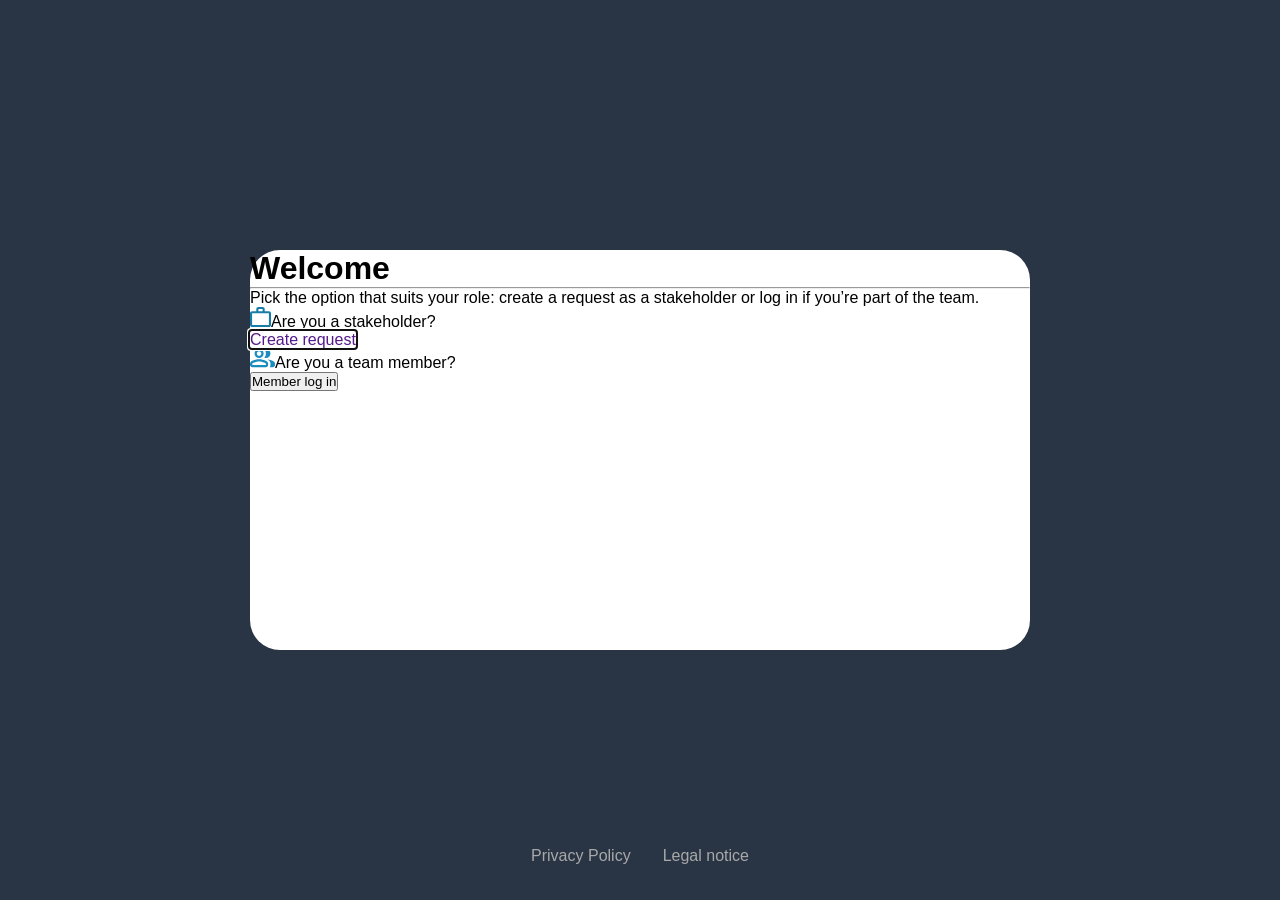
==== login.html @ b25fc0f1 "add text and buttons for welcome screen" ====
<!DOCTYPE html>
<html lang="en">
    <head>
        <meta charset="UTF-8">
        <meta name="viewport" content="width=device-width, initial-scale=1.0">
        <link rel="icon" type="image/png" href="./assets/icons/favicon.png" />
        <title>Join Kanban</title>
        <link rel="stylesheet" href="styles/login.css">
        <link rel="stylesheet" href="style.css">
        <link rel="stylesheet" href="styles/login_resp.css">
        <link rel="stylesheet" href="styles/request.css">
    </head>
    <body class="login-body" onload="getUserData(), openDialog()">
        <header class="login-header">
            <img src="assets/icons/main_logo_dark.png" class="static-header-logo" alt="Join Logo">
            <div id="signup-content-header" class="signup-content desktop-only">
                <p>Not a Join user?</p>
                <a href="sign_up.html"><button class="signup-button dark-button">Sign up</button></a>
            </div>
        </header>
        <div class="intro-overlay" id="introOverlay">
        </div>
        <div class="logo-container" id="logo-container">
            <img src="assets/icons/main_logo_light.png" alt="Join Logo" class="main-logo-mobile">
            <img src="assets/icons/main_logo_dark.png" class="main-logo" alt="Join Logo">
        </div>
        <div class="container-login-form">
            <form class="login-form" novalidate onsubmit="loginSubmit(event)">
                <section id="container-heading-and-underline" class="container-heading-and-underline">
                    <h2 class="login-heading">Log in</h2>
                    <div class="underline-login-heading"></div>
                </section>
                <section id="container-login-inputs" class="container-login-inputs">
                    <div class="input-wrapper">
                        <input type="email" class="inputs-login" id="email-input-login" oninput="hideErrorOnInput()" placeholder="Email" required>
                        <img src="assets/icons/mail.png" class="input-icon" alt="Mail Icon">
                    </div>
                    <div class="input-wrapper">
                        <input type="password" class="inputs-login" id="password-input-login" oninput="hideErrorOnInput()" placeholder="Password" required>
                        <img id="input-password-img" src="assets/icons/lock.png" class="input-icon" alt="Lock Icon">
                    </div>
                    <div id="container-error-message" class="container-error-message  d-none">
                        <p id="email-error" class="error-message">Check your email and password. Please try again.</p>
                    </div>
                </section>
                <section id="container-login-buttons" class="container-login-buttons">
                    <button type="submit" class="buttons-login dark-button" id="login">Log in</button>
                    <button type="button" onclick="guestLogin()" class="buttons-login bright-login-button" id="guest-login">Guest Log in</button>
                </section>
            </form>
        </div>
        <section id="container-signup-and-privacy-policy" class="container-signup-and-privacy-policy">
            <div id="signup-content-mobile" class="signup-content mobile-only">
                <p>Not a Join user?</p>
                <a href="sign_up.html"><button class="signup-button dark-button">Sign up</button></a>
            </div>

            <div id="privacy-policy" class="privacy-policy-and-legal-notice-links-container">
                <a onclick="noLoginToShow()" id="privacy-policy-link" class="privacy-and-legal-links" href="index.html?page=privacy">Privacy Policy</a>
                <a id="legal-notice-link" class="privacy-and-legal-links" href="index.html?page=legal">Legal notice</a>
            </div>
        </section>


    <dialog id="request-dialog">
        <div class="dialog-card">
        <div class="start-img-container">
            <img src="assets/icons/main_logo_dark.png" class="start-img" alt="Join Logo">
        </div>
        
        <div class="welcome-card">
            <h1>Welcome</h1>
            <hr>
            <p>Pick the option that suits your role: create a request as a stakeholder or log in if you’re part of the team.</p>
            <div class="choose-section">
                <div>
                    <p><img src="./assets/icons/work.svg" alt="">Are you a stakeholder?</p>
                    <a href="">Create request</a>
                </div>
                <div>
                    <p><img src="./assets/icons/member-login.svg" alt="">Are you a team member?</p>
                    <button onclick="closeDialog()" href="">Member log in</button>
                </div>
            </div>


        </div>


        <div class="dialog-footer">
                <a onclick="noLoginToShow()" id="privacy-policy-link" class="privacy-and-legal-links" href="index.html?page=privacy">Privacy Policy</a>
                <a id="legal-notice-link" class="privacy-and-legal-links" href="index.html?page=legal">Legal notice</a>        
        </div>

</div>
    </dialog>
        </body>
    <script src="scripts/login.js" defer></script>
    <script src="script.js" defer></script>
</html>
---- styles/login.css ----
.login-body {
  min-height: 100vh;
  background-color: #f6f7f8;
  display: flex;
  flex-direction: column;
  align-items: center;
  justify-content: space-between;
  width: 100%;
  max-width: 1440px;
  gap: 16px;
  margin-left: auto;
  margin-right: auto;
  position: relative;
}

.container-login-form {
  display: flex;
  align-items: center;
  justify-content: center;
  height: 100%;
  width: 100%;
}

.login-form {
  display: flex;
  flex-direction: column;
  align-items: center;
  width: 650px;
  height: 450px;
  background-color: white;
  padding: 48px 115px;
  gap: 32px;
  border-radius: 30px;
  box-shadow: 0 0 14px 3px rgba(0, 0, 0, 0.04);
}

.container-signup-and-privacy-policy {
  margin-bottom: 35px;
}

.login-heading {
  font-size: 61px;
  font-weight: 700;
  font-style: bold;
  line-height: 120%;
  letter-spacing: 0%;
}

.underline-login-heading {
  height: 0px;
  width: 150px;
  border: solid 3px #29abe2;
}

.container-heading-and-underline {
  display: flex;
  flex-direction: column;
  align-items: center;
  gap: 16px;
}

.inputs-login {
  width: 100%;
  border-radius: 10px;
  padding: 12px 45px 12px 21px;
  border: solid 1px rgb(232, 232, 232);
  outline: none;
  box-shadow: none;
  appearance: none;
}

.input-wrapper {
  position: relative;
  width: 100%;
  display: flex;
  align-items: center;
}

.input-icon {
  position: absolute;
  right: 21px;
  width: 20px;
  height: auto;
  pointer-events: none;
}

.inputs-login:-webkit-autofill {
  -webkit-box-shadow: 0 0 0 48px white inset !important;
  -webkit-text-fill-color: black !important;
  transition: background-color 5000s ease-in-out 0s;
}

.inputs-login:valid {
  background-color: rgba(0, 0, 0, 0);
}

.inputs-login:invalid:not(:placeholder-shown) {
  border: solid 1px #e60026;
}

.inputs-login:focus {
  border: solid 1px #29abe2;
}

.container-login-inputs {
  width: 422px;
  display: flex;
  flex-direction: column;
  align-items: center;
  gap: 20px;
  padding: 16px 8px 24px;
}

.buttons-login {
  padding: 15px 24px;
  border-radius: 8px;
  cursor: pointer;
  font-size: 18px;
  font-weight: bold;
}

.dark-button {
  background-color: #2a3647;
  border: none;
  color: white;
  transition: background-color 100ms ease-in-out;
}

.dark-button:hover {
  background-color: #29abe2;
  box-shadow: 0 4px 4px rgba(0, 0, 0, 0.25);
}

.dark-button:active {
  background-color: #091931;
}

.bright-login-button {
  background-color: white;
  border: solid 1px black;
  padding: 0px 23px;
}

.bright-login-button:hover {
  border: solid 2px #29abe2;
  padding: 0px 23px;
  color: #29abe2;
  box-shadow: 0 4px 4px rgba(0, 0, 0, 0.25);
}

.bright-login-button:active {
  border: solid 1px #091931;
  color: #091931;
  padding: 15px 24px;
}

.container-login-buttons {
  display: flex;
  gap: 35px;
  background-color: white;
  width: 300px;
}

.container-error-message {
  width: 100%;
  display: flex;
  justify-content: flex-start;
  padding-left: 8px;
  background-color: white;
  margin-top: -10px;
  height: 16px;
}

.error-message {
  color: #e60026;
  font-size: 16px;
  background-color: white;
}

.d-none {
  display: none !important;
}

.button-margin-top-if-error {
  margin-top: -28px;
}

.signup-button {
  padding: 15px 15px;
  border-radius: 8px;
  cursor: pointer;
  font-size: 18px;
  font-weight: bold;
}

.privacy-policy-and-legal-notice-links-container {
  display: flex;
  gap: 20px;
}

.privacy-and-legal-links {
  color: #a8a8a8;
  font-size: 16px;
  font-weight: 400;
  line-height: 120%;
  letter-spacing: 0%;
  transition: color;
}

.privacy-and-legal-links:hover {
  color: #29abe2;
  text-shadow: 0 0 1px #29abe2;
}

.intro-overlay {
  position: fixed;
  top: 0;
  left: 0;
  width: 100vw;
  height: 100vh;
  background-color: #f6f7f8;
  z-index: 9998;
  animation: fadeOutOverlay 800ms ease-in-out 700ms forwards;
}

.logo-container {
  position: absolute;
  z-index: 9999;
  top: 50%;
  left: 50%;
  transform: translate(-50%, -50%);
  width: 274px;
  animation:
    glideAndShrinkSpecific 500ms ease-in-out 600ms forwards,
    hideDynamicLogo 10ms forwards 1400ms;
}

.main-logo {
  width: 100%;
  height: auto;
  position: relative;
  z-index: 1;
}

.main-logo-mobile {
  position: absolute;
  top: 0;
  left: 0;
  width: 100%;
  height: 100%;
  z-index: 2;
  opacity: 0;
  visibility: hidden;
}

.cursor-pointer {
  pointer-events: auto !important;
  cursor: pointer !important;
}

/* Intro Overlay Animation */

@keyframes glideAndShrinkSpecific {
  0% {
    top: 50%;
    left: 50%;
    transform: translate(-50%, -50%);
    width: 274px;
  }
  100% {
    top: 80px;
    left: 77px;
    transform: translate(0, 0);
    width: 100px;
  }
}

@keyframes fadeOutOverlay {
  0% {
    opacity: 1;
  }
  90% {
    opacity: 0;
  }
  100% {
    opacity: 0;
    visibility: hidden;
    pointer-events: none;
  }
}

@keyframes crossfadeOut {
  0% {
    opacity: 1;
  }
  100% {
    opacity: 0;
    visibility: hidden;
  }
}

@keyframes showStaticLogo {
  100% {
    opacity: 1;
  }
}

@keyframes hideDynamicLogo {
  100% {
    opacity: 0;
    visibility: hidden;
    pointer-events: none;
  }
}

.login-header {
  width: 100%;
  display: flex;
  justify-content: space-between;
  align-items: flex-start;
  padding: 80px 80px 0 77px;
  height: auto;
}

.signup-content {
  display: flex;
  gap: 35px;
  align-items: center;
}

.mobile-only {
  display: none;
}

.static-header-logo {
  width: 100px;
  height: auto;
  opacity: 0;
  animation: showStaticLogo 10ms forwards 1100ms;
}

.container-signup-and-privacy-policy {
  display: flex;
  flex-direction: column;
  align-items: center;
  width: 100%;
  margin-bottom: 35px;
}
---- style.css ----
* {
  box-sizing: border-box;
  margin: 0px;
  padding: 0px;
  font-family: "Inter", sans-serif;
}

:root {
  --bg-color: #F6F7F8;
  --logo-dark-blue: rgba(42, 54, 71, 1);
  --logo-light-blue: rgba(41, 171, 226, 1);
  --light-gray: #D1D1D1;
  --black: #000000;
  --white: #FFFFFF;
  --red: #E60026;
}

html,
body {
  background-color: var(--bg-color);
}

a{
    text-decoration: none;
    cursor: pointer;
}

.mt-16 {
  margin-top: 16px;
}

.dNone {
  display: none;
}
---- styles/login_resp.css ----
@media (max-width: 1024px) and (max-height: 600px) {
  .login-form {
    height: 330px;
    width: 500px;
  }

  .login-form {
    margin-top: -60px;
  }
}

@media (max-width: 744px) {
  .intro-overlay {
    position: fixed;
    top: 0;
    left: 0;
    width: 100vw;
    height: 100vh;
    background-color: #2a3647;
    z-index: 9998;
    animation: fadeOutOverlay 600ms ease-in-out 700ms forwards;
  }

  .main-logo-mobile {
    opacity: 1;
    visibility: visible;
    animation: crossfadeOut 400ms ease-in-out 600ms forwards;
  }

  .logo-container {
    width: 100px;
  }

  .signup-content {
    top: auto;
    right: auto;
    bottom: 50px;
    left: 50%;
    transform: translate(-50%, -50%);
    width: max-content;
  }

  .login-form {
    width: 100%;
    max-width: 650px;
    height: auto;
    padding: 32px 16px;
  }

  .container-login-form {
    padding: 0px 16px;
  }

  .container-login-inputs {
    width: 100%;
    max-width: 422px;
  }

  .login-heading {
    font-size: 47px;
  }

  .underline-login-heading {
    width: 88px;
  }

  .container-login-buttons {
    flex-direction: column;
    align-items: center;
    width: unset;
    gap: 21px;
  }

  .buttons-login {
    width: 180px;
    height: 52px;
    padding: 4px;
    font-size: 16px;
  }

  .signup-button {
    width: 104px;
    padding: 15px 16px;
    font-size: 16px;
  }

  .container-signup-and-privacy-policy {
    display: flex;
    flex-direction: column;
    align-items: center;
    justify-content: center;
    width: 100%;
    gap: 30px;
    margin-bottom: 30px;
  }

  .signup-content {
    position: unset;
    transform: none;
  }

  .login-header {
    height: 115px;
    padding: 36px 0 0 38px;
  }

  .static-header-logo {
    width: 64px;
  }

  .privacy-policy-and-legal-notice-links-container {
    position: unset;
    transform: none;
  }

  .desktop-only {
    display: none;
  }

  .mobile-only {
    display: flex;
    justify-content: center;
  }

  @keyframes glideAndShrinkSpecific {
    0% {
      top: 50%;
      left: 50%;
      transform: translate(-50%, -50%);
      width: 100px;
    }
    100% {
      top: 37px;
      left: 38px;
      transform: translate(0, 0);
      width: 64px;
      height: 78px;
    }
  }
}

@media (max-height: 720px) {
  .container-login-inputs {
    gap: 8px;
    padding: 0px 8px 24px;
  }

  .container-login-buttons {
    display: flex;
    justify-content: space-between;
    width: unset;
  }

  .login-heading {
    font-size: 40px;
  }

  .login-form {
    padding: 8px;
  }

  .buttons-login {
    width: 180px;
    height: 40px;
    padding: 4px;
    font-size: 16px;
  }

  .signup-button {
    padding: 13px 16px;
  }

  .bright-login-button:hover {
    padding: 0px 23px;
    width: 175px;
  }

  .error-message {
    margin-top: 4px;
  }

  .container-signup-and-privacy-policy {
    gap: 16px;
    margin-bottom: 30px;
  }
}
---- styles/request.css ----
dialog {
  position: fixed;
  inset: 0;

  width: 100vw;
  height: 100dvh;

  max-width: none;
  max-height: none;

  margin: 0;
  padding: 0;
  border: none;

  box-sizing: border-box;
  background-color: #293545;
}

.dialog-card {
  width: 100%;
  height: 100%;
  display: flex;
  align-items: center;
  justify-content: center;
}

body {
  margin: 0;
  padding: 0;
}
£ dialog::backdrop {
  background: transparent;
}

.start-img {
  width: 500px;
  height: auto;
}

.start-img-container {
  position: fixed;
  inset: 0;
  width: 100%;
  height: 100dvh;

  display: flex;
  justify-content: center;
  align-items: center;

  background-color: white;
  z-index: 9999;

  animation: fadeOut 1s ease-in-out forwards;
}

@keyframes fadeOut {
  0% {
    opacity: 1;
    visibility: visible;
  }

  99% {
    opacity: 0;
    visibility: visible;
  }

  100% {
    opacity: 0;
    visibility: hidden;
  }
}

.welcome-card {
  width: 780px;
  height: 400px;
  background-color: rgb(255, 255, 255);
  border-radius: 30px;
  box-shadow: 0 0 10 3;
}

.dialog-footer {
  position: fixed;
  display: flex;
  gap: 32px;
  bottom: 35px;
}

.footer-content {
  font-family: "Inter", sans-serif;
  font-weight: 400;
  color: rgba(255, 255, 255, 1);
}
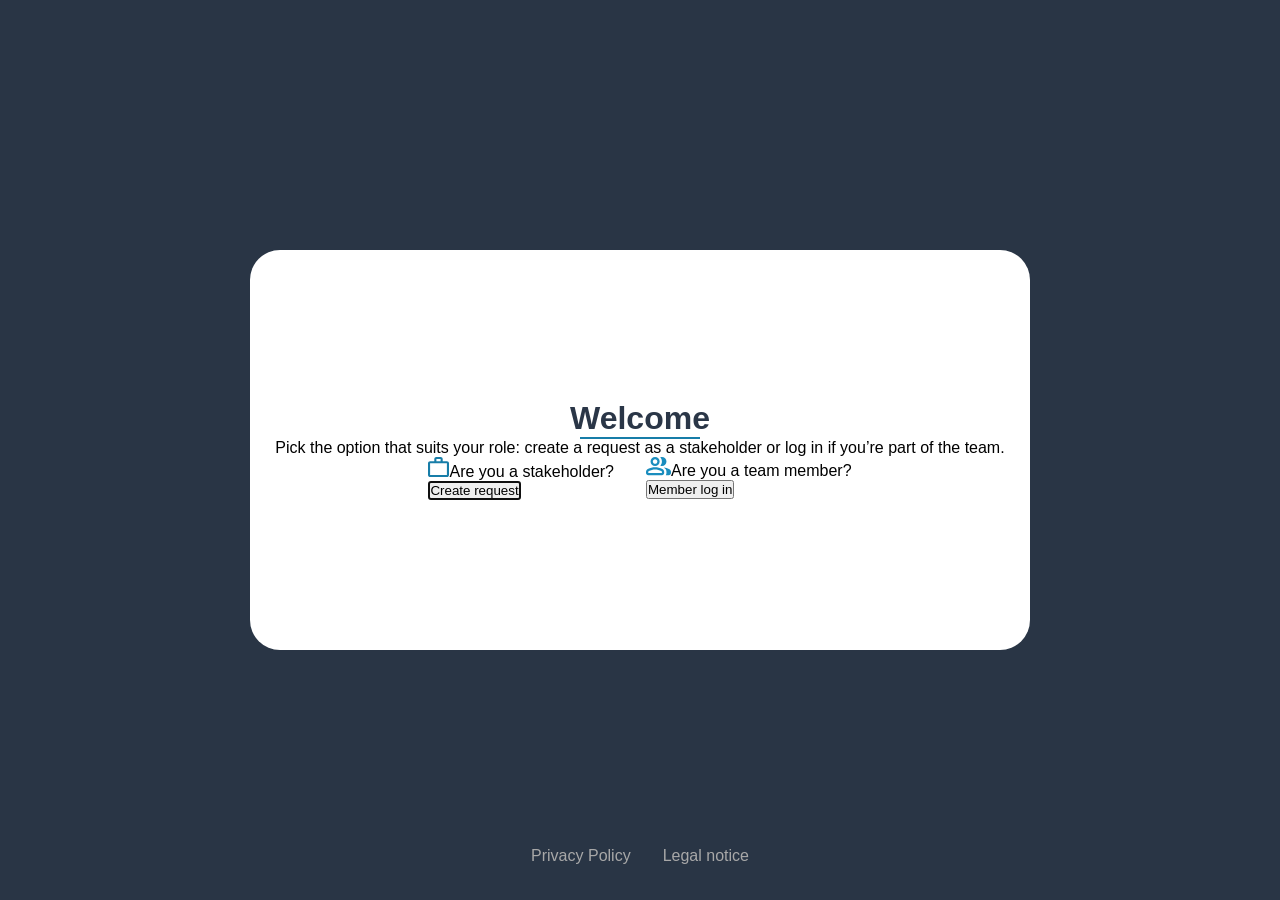
==== commit 1f8f1afb: "start style section" ====
--- a/login.html
+++ b/login.html
@@ -69,17 +69,17 @@
         </div>
         
         <div class="welcome-card">
-            <h1>Welcome</h1>
-            <hr>
-            <p>Pick the option that suits your role: create a request as a stakeholder or log in if you’re part of the team.</p>
+            <h1 class="welcome-card-h1">Welcome</h1>
+            <hr class="welcome-card-hr">
+            <p class="welcome-card-text">Pick the option that suits your role: create a request as a stakeholder or log in if you’re part of the team.</p>
             <div class="choose-section">
-                <div>
-                    <p><img src="./assets/icons/work.svg" alt="">Are you a stakeholder?</p>
-                    <a href="">Create request</a>
+                <div class="welcome-card-choose">
+                    <p class="welcome-card-choose-text"><img class="welcome-card-choose-img" src="./assets/icons/work.svg" alt="">Are you a stakeholder?</p>
+                    <button class="welcome-card-button" href="">Create request</button>
                 </div>
                 <div>
-                    <p><img src="./assets/icons/member-login.svg" alt="">Are you a team member?</p>
-                    <button onclick="closeDialog()" href="">Member log in</button>
+                    <p class="welcome-card-choose-text"><img class="welcome-card-choose-img" src="./assets/icons/member-login.svg" alt="">Are you a team member?</p>
+                    <button class="welcome-card-button" onclick="closeDialog()" href="">Member log in</button>
                 </div>
             </div>
 
--- a/styles/request.css
+++ b/styles/request.css
@@ -71,6 +71,10 @@
 }
 
 .welcome-card {
+    display: flex;
+    justify-content: center;
+    align-items: center;
+    flex-direction: column;
   width: 780px;
   height: 400px;
   background-color: rgb(255, 255, 255);
@@ -90,3 +94,24 @@
   font-weight: 400;
   color: rgba(255, 255, 255, 1);
 }
+
+.welcome-card-h1 {
+    font-size: 32px;
+    color: rgba(42, 54, 71, 1);
+}
+
+.welcome-card-hr {
+    width: 120px;
+    height: 1px;
+    border: 1px solid rgba(23, 125, 168, 1);;
+    
+}
+
+.welcome-card-text {
+
+}
+
+.choose-section {
+    display: flex;
+    gap: 32px
+}
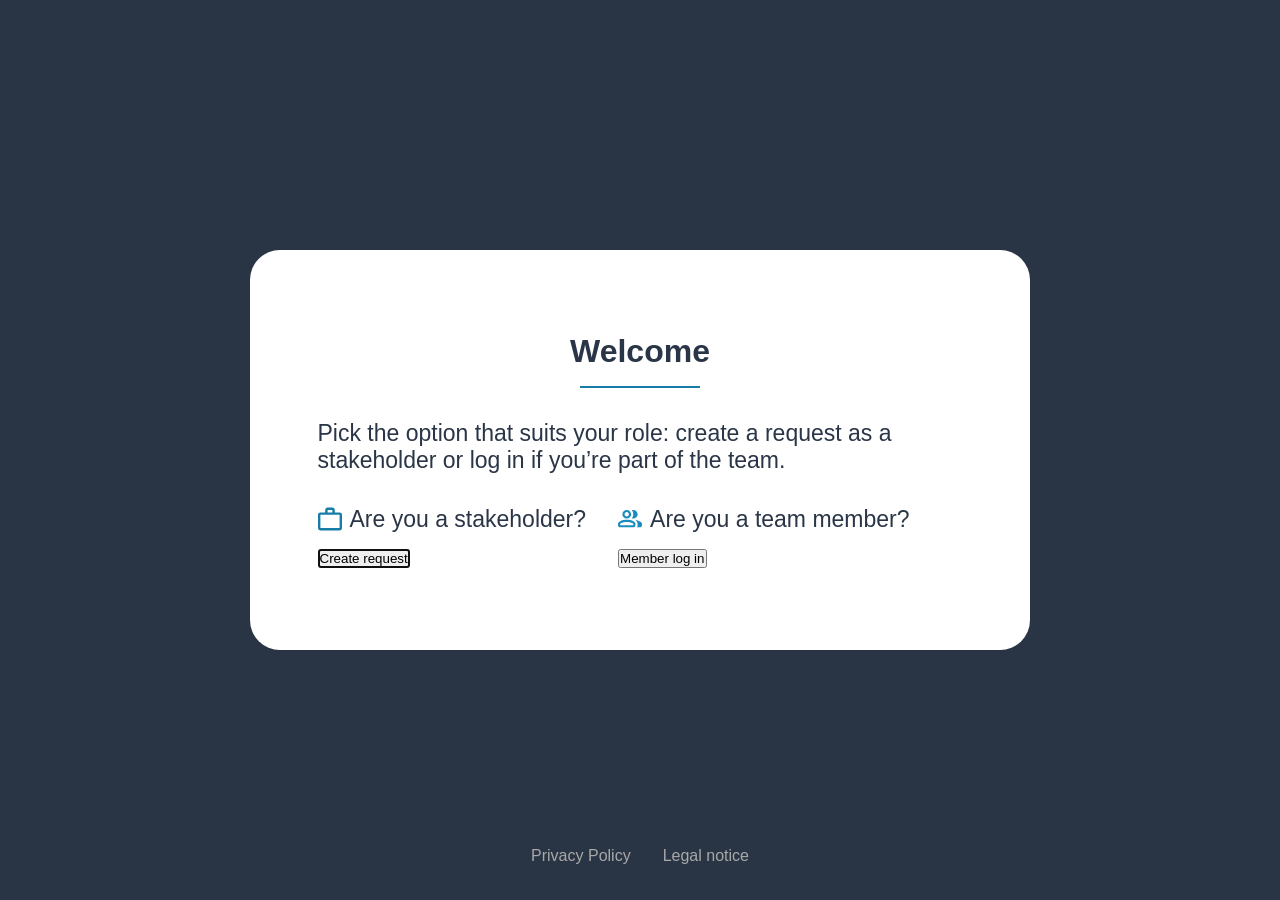
==== commit d405a097: "style text and images" ====
--- a/login.html
+++ b/login.html
@@ -71,18 +71,19 @@
         <div class="welcome-card">
             <h1 class="welcome-card-h1">Welcome</h1>
             <hr class="welcome-card-hr">
+            <div>
             <p class="welcome-card-text">Pick the option that suits your role: create a request as a stakeholder or log in if you’re part of the team.</p>
             <div class="choose-section">
                 <div class="welcome-card-choose">
                     <p class="welcome-card-choose-text"><img class="welcome-card-choose-img" src="./assets/icons/work.svg" alt="">Are you a stakeholder?</p>
                     <button class="welcome-card-button" href="">Create request</button>
                 </div>
-                <div>
+                <div class="welcome-card-choose">
                     <p class="welcome-card-choose-text"><img class="welcome-card-choose-img" src="./assets/icons/member-login.svg" alt="">Are you a team member?</p>
                     <button class="welcome-card-button" onclick="closeDialog()" href="">Member log in</button>
                 </div>
             </div>
-
+        </div>
 
         </div>
 
--- a/style.css
+++ b/style.css
@@ -31,4 +31,11 @@
 
 .dNone {
   display: none;
+}
+
+@font-face {
+  font-family: 'Open-Sans';
+  src: url('./assets/fonts/OpenSans-Regular.ttf') format('truetype');
+  font-weight: normal;
+  font-style: normal;
 }
--- a/styles/request.css
+++ b/styles/request.css
@@ -103,15 +103,38 @@
 .welcome-card-hr {
     width: 120px;
     height: 1px;
-    border: 1px solid rgba(23, 125, 168, 1);;
+    border: 1px solid rgba(23, 125, 168, 1);
+    margin: 16px 0px 32px 0px;
     
 }
 
 .welcome-card-text {
-
+    font-size: 23px;
+    font-weight: 400;
+    max-width: 645px;
+    width: 100%;
+    color: rgba(42, 54, 71, 1);
+    font-family: "Open-Snas", sans-serif;
+    margin-bottom: 32px;
 }
 
 .choose-section {
     display: flex;
     gap: 32px
+}
+
+.welcome-card-choose-text {
+    display: flex;
+    justify-content: center;
+    align-items: center;
+    margin-bottom: 16px;
+    font-size: 23px;
+    color: rgba(42, 54, 71, 1);
+    font-family: "Open-Snas", sans-serif;
+}
+
+.welcome-card-choose-img {
+    margin-right: 8px;
+    width: 24px;
+    height: 24px;
 }
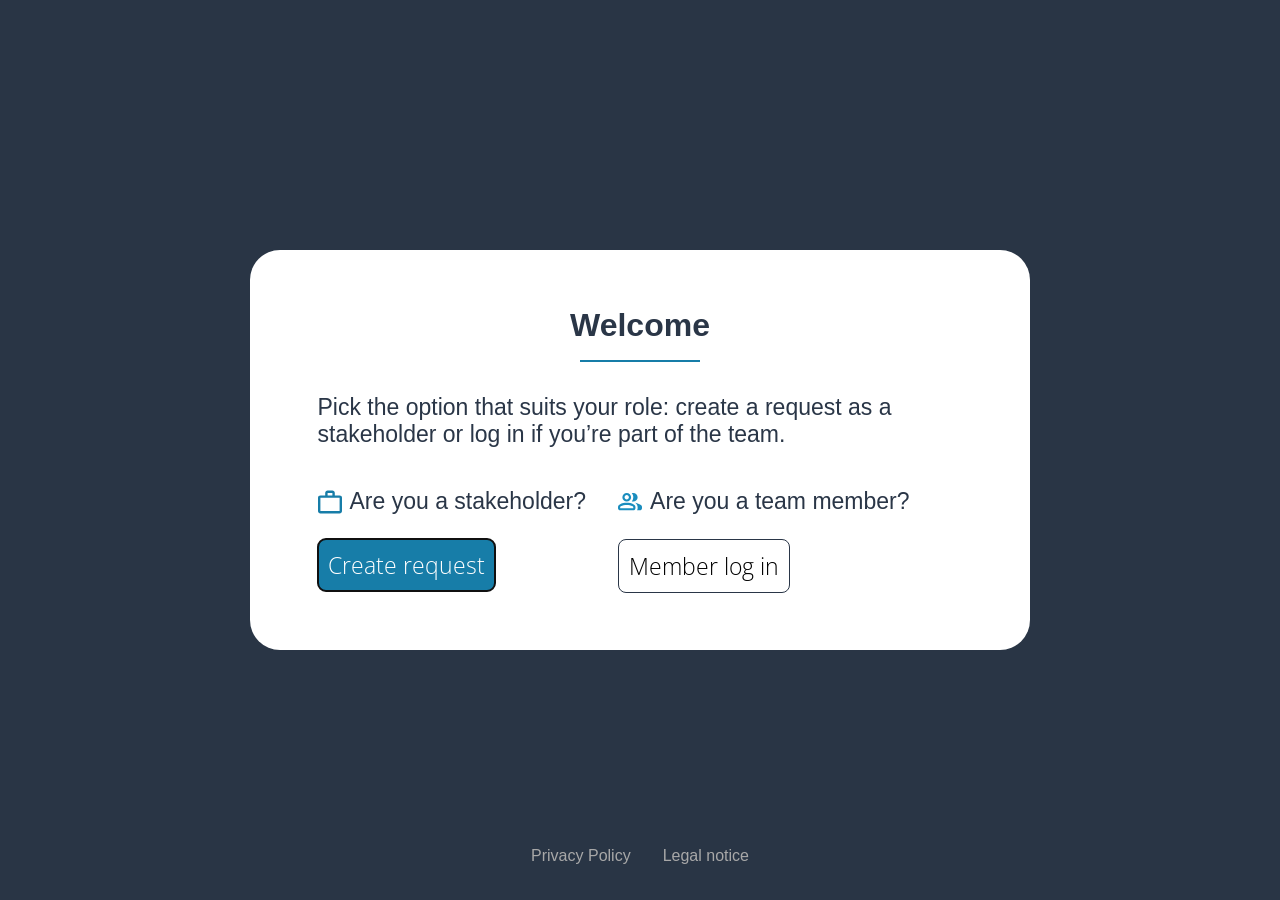
==== commit ee52c8e2: "finish design welcome page for Join KI to joose between request and member" ====
--- a/login.html
+++ b/login.html
@@ -76,11 +76,11 @@
             <div class="choose-section">
                 <div class="welcome-card-choose">
                     <p class="welcome-card-choose-text"><img class="welcome-card-choose-img" src="./assets/icons/work.svg" alt="">Are you a stakeholder?</p>
-                    <button class="welcome-card-button" href="">Create request</button>
+                    <button class="request-button" onclick="window.location.href='request_page.html'">Create request</button>
                 </div>
                 <div class="welcome-card-choose">
                     <p class="welcome-card-choose-text"><img class="welcome-card-choose-img" src="./assets/icons/member-login.svg" alt="">Are you a team member?</p>
-                    <button class="welcome-card-button" onclick="closeDialog()" href="">Member log in</button>
+                    <button class="member-button" onclick="closeDialog()" href="">Member log in</button>
                 </div>
             </div>
         </div>
--- a/style.css
+++ b/style.css
@@ -38,4 +38,11 @@
   src: url('./assets/fonts/OpenSans-Regular.ttf') format('truetype');
   font-weight: normal;
   font-style: normal;
+}
+
+@font-face {
+  font-family: 'Open-Sans-Light';
+  src: url('./assets/fonts/OpenSans-Light.ttf') format('truetype');
+  font-weight: normal;
+  font-style: normal;
 }
--- a/styles/request.css
+++ b/styles/request.css
@@ -115,7 +115,7 @@
     width: 100%;
     color: rgba(42, 54, 71, 1);
     font-family: "Open-Snas", sans-serif;
-    margin-bottom: 32px;
+    margin-bottom: 40px;
 }
 
 .choose-section {
@@ -127,7 +127,7 @@
     display: flex;
     justify-content: center;
     align-items: center;
-    margin-bottom: 16px;
+    margin-bottom: 24px;
     font-size: 23px;
     color: rgba(42, 54, 71, 1);
     font-family: "Open-Snas", sans-serif;
@@ -137,4 +137,29 @@
     margin-right: 8px;
     width: 24px;
     height: 24px;
+}
+
+button{
+    background: none;
+    border: none;
+}
+
+.request-button {
+    padding: 10px;
+    border-radius: 8px;
+    background-color: rgba(23, 125, 168, 1);
+    font-size: 23px;
+    font-family: "Open-Sans-Light", sans-serif;
+    font-weight: 400;
+    color: white;
+    cursor: pointer;
+}
+
+.member-button {
+    padding: 10px;
+    border-radius: 8px;
+    border: 1px solid rgba(42, 54, 71, 1);
+    font-size: 23px;
+    font-family: "Open-Sans-Light", sans-serif;
+    cursor: pointer;
 }
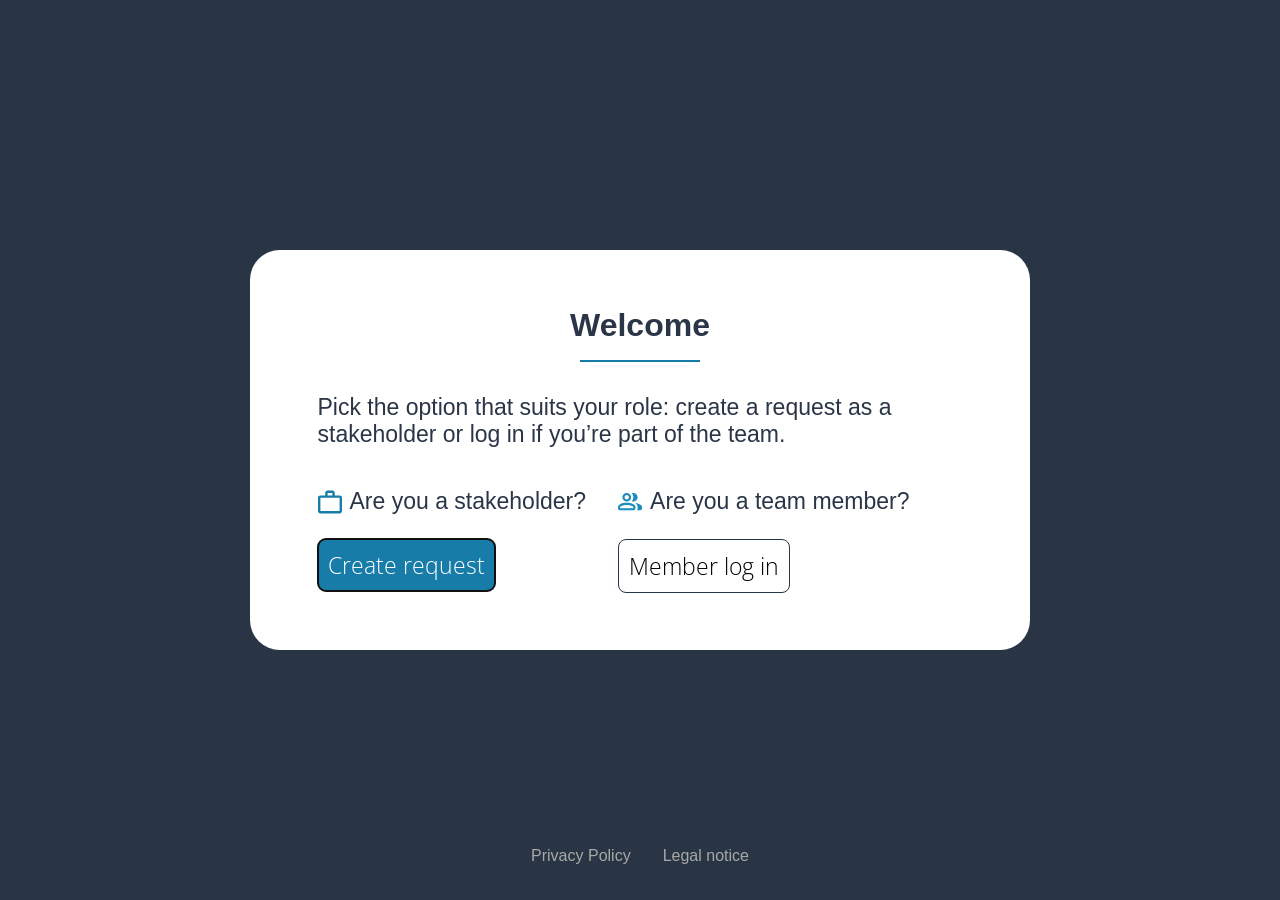
==== commit 15c3b631: "set ground structure" ====
--- a/login.html
+++ b/login.html
@@ -10,7 +10,7 @@
         <link rel="stylesheet" href="styles/login_resp.css">
         <link rel="stylesheet" href="styles/request.css">
     </head>
-    <body class="login-body" onload="getUserData(), openDialog()">
+    <body class="login-body" onload="getUserData(), openRequestDialog()">
         <header class="login-header">
             <img src="assets/icons/main_logo_dark.png" class="static-header-logo" alt="Join Logo">
             <div id="signup-content-header" class="signup-content desktop-only">
@@ -80,7 +80,7 @@
                 </div>
                 <div class="welcome-card-choose">
                     <p class="welcome-card-choose-text"><img class="welcome-card-choose-img" src="./assets/icons/member-login.svg" alt="">Are you a team member?</p>
-                    <button class="member-button" onclick="closeDialog()" href="">Member log in</button>
+                    <button class="member-button" onclick="closeRequestDialog()" href="">Member log in</button>
                 </div>
             </div>
         </div>
--- a/style.css
+++ b/style.css
@@ -45,4 +45,11 @@
   src: url('./assets/fonts/OpenSans-Light.ttf') format('truetype');
   font-weight: normal;
   font-style: normal;
+}
+
+@font-face {
+  font-family: 'Open-Sans-Bold';
+  src: url('./assets/fonts/OpenSans-Bold.ttf') format('truetype');
+  font-weight: normal;
+  font-style: normal;
 }
--- a/styles/request.css
+++ b/styles/request.css
@@ -71,10 +71,10 @@
 }
 
 .welcome-card {
-    display: flex;
-    justify-content: center;
-    align-items: center;
-    flex-direction: column;
+  display: flex;
+  justify-content: center;
+  align-items: center;
+  flex-direction: column;
   width: 780px;
   height: 400px;
   background-color: rgb(255, 255, 255);
@@ -96,70 +96,196 @@
 }
 
 .welcome-card-h1 {
-    font-size: 32px;
+  font-size: 32px;
+  color: rgba(42, 54, 71, 1);
+}
+
+.welcome-card-hr {
+  width: 120px;
+  height: 1px;
+  border: 1px solid rgba(23, 125, 168, 1);
+  margin: 16px 0px 32px 0px;
+}
+
+.welcome-card-text {
+  font-size: 23px;
+  font-weight: 400;
+  max-width: 645px;
+  width: 100%;
+  color: rgba(42, 54, 71, 1);
+  font-family: "Open-Snas", sans-serif;
+  margin-bottom: 40px;
+}
+
+.choose-section {
+  display: flex;
+  gap: 32px;
+}
+
+.welcome-card-choose-text {
+  display: flex;
+  justify-content: center;
+  align-items: center;
+  margin-bottom: 24px;
+  font-size: 23px;
+  color: rgba(42, 54, 71, 1);
+  font-family: "Open-Snas", sans-serif;
+}
+
+.welcome-card-choose-img {
+  margin-right: 8px;
+  width: 24px;
+  height: 24px;
+}
+
+button {
+  background: none;
+  border: none;
+}
+
+.request-button {
+  padding: 10px;
+  border-radius: 8px;
+  background-color: rgba(23, 125, 168, 1);
+  font-size: 23px;
+  font-family: "Open-Sans-Light", sans-serif;
+  font-weight: 400;
+  color: white;
+  cursor: pointer;
+}
+
+.member-button {
+  padding: 10px;
+  border-radius: 8px;
+  border: 1px solid rgba(42, 54, 71, 1);
+  font-size: 23px;
+  font-family: "Open-Sans-Light", sans-serif;
+  cursor: pointer;
+}
+
+.request-page {
+  margin: auto;
+  display: flex;
+  justify-content: center;
+  max-width: 1120px;
+  width: 100%;
+}
+
+.main-logo-request-page {
+  height: 56px;
+  width: 48px;
+  margin: 16px;
+}
+
+.welcome-container-card {
+  display: flex;
+  flex-direction: column;
+
+  align-items: center;
+  max-width: 1120px;
+  width: 100%;
+}
+
+.request-header {
+  display: flex;
+  justify-content: space-between;
+  width: 100%;
+  margin-bottom: 48px;
+}
+
+.request-header-img {
+  width: 21px;
+  height: auto;
+  cursor: pointer;
+}
+
+.request-h1 {
+  display: flex;
+  justify-content: center;
+  font-family: "Open-Sans-Bold", sans-serif;
+  color: rgba(42, 54, 71, 1);
+  font-size: 64;
+  font-weight: bold;
+  width: 100%;
+  margin-bottom: 64px;
+}
+
+.request-h2 {
+  font-family: "Open-Sans", sans-serif;
+  color:rgba(66, 82, 110, 1);
+  font-size: 28;
+  width: 100%;
+  margin-bottom: 32px;
+}
+
+.how-to-card {
+  display: flex;
+  justify-content: center;
+  flex-direction: column;
+  max-width: 960px;
+  width: 100%;
+}
+
+.how-to-text {
+    display: flex;
+}
+
+.create-request-button {
+  display: flex;
+  align-items: center;
+  justify-content: center;
+  width: 224px;
+}
+
+.request-text {
+    font-family: "Open-Snas", sans-serif;
+    color: rgba(66, 82, 110, 1);
+    font-size: 19px;
+}
+
+.margin-bottom-24 {
+    margin-bottom: 24px;
+}
+
+.margin-top-32 {
+    margin-top: 32px;
+}
+
+.request-img {
+    margin-left: 40px;
+}
+
+.create-request-img {
+  margin-left: 12px;
+}
+
+.request-text-no-request {
     color: rgba(42, 54, 71, 1);
 }
 
-.welcome-card-hr {
-    width: 120px;
-    height: 1px;
-    border: 1px solid rgba(23, 125, 168, 1);
-    margin: 16px 0px 32px 0px;
-    
-}
-
-.welcome-card-text {
-    font-size: 23px;
-    font-weight: 400;
-    max-width: 645px;
-    width: 100%;
-    color: rgba(42, 54, 71, 1);
-    font-family: "Open-Snas", sans-serif;
-    margin-bottom: 40px;
-}
-
-.choose-section {
-    display: flex;
-    gap: 32px
-}
-
-.welcome-card-choose-text {
+.number-of-requests-ok {
+    color: rgba(23, 125, 168, 1);
+}
+
+.number-of-requests-not-ok {
+    color: rgba(255, 61, 0, 1);
+}
+
+.request-error {
+    font-family: "Inter", sans-serif;
     display: flex;
     justify-content: center;
     align-items: center;
-    margin-bottom: 24px;
-    font-size: 23px;
     color: rgba(42, 54, 71, 1);
-    font-family: "Open-Snas", sans-serif;
-}
-
-.welcome-card-choose-img {
-    margin-right: 8px;
-    width: 24px;
-    height: 24px;
-}
-
-button{
-    background: none;
-    border: none;
-}
-
-.request-button {
-    padding: 10px;
+    width: 100%;
+    height: 56px;
+    background-color: rgba(255, 210, 210, 0.52);
     border-radius: 8px;
-    background-color: rgba(23, 125, 168, 1);
-    font-size: 23px;
-    font-family: "Open-Sans-Light", sans-serif;
-    font-weight: 400;
-    color: white;
-    cursor: pointer;
-}
-
-.member-button {
-    padding: 10px;
-    border-radius: 8px;
-    border: 1px solid rgba(42, 54, 71, 1);
-    font-size: 23px;
-    font-family: "Open-Sans-Light", sans-serif;
-    cursor: pointer;
+    margin-bottom: 32px;
+}
+
+.main-logo-request-form-page {
+    width: 100px;
+    height: auto;
+    margin: 16px;
 }
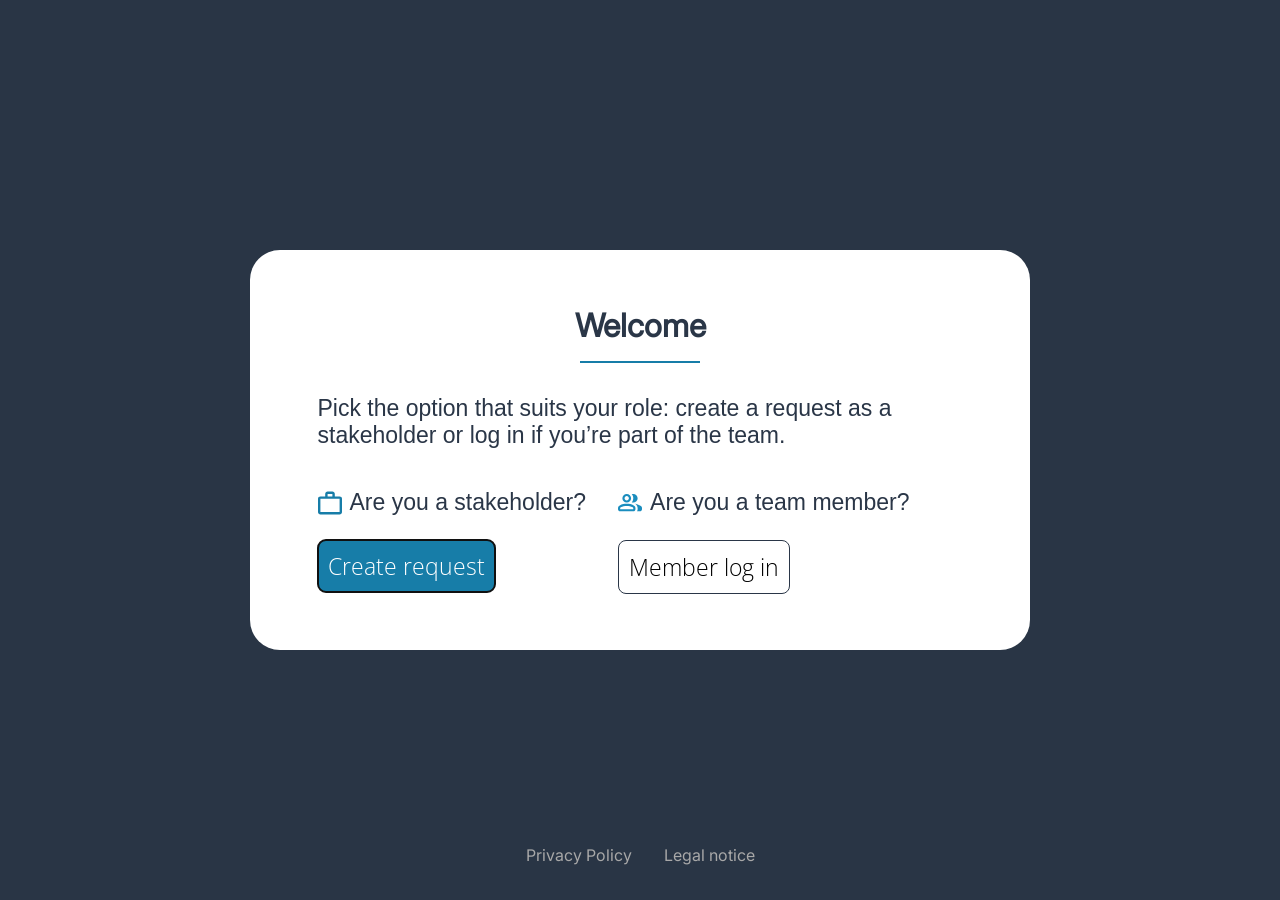
==== commit b6dfea75: "add sign up in mobile version" ====
--- a/login.html
+++ b/login.html
@@ -1,103 +1,217 @@
-<!DOCTYPE html>
+<!doctype html>
 <html lang="en">
-    <head>
-        <meta charset="UTF-8">
-        <meta name="viewport" content="width=device-width, initial-scale=1.0">
-        <link rel="icon" type="image/png" href="./assets/icons/favicon.png" />
-        <title>Join Kanban</title>
-        <link rel="stylesheet" href="styles/login.css">
-        <link rel="stylesheet" href="style.css">
-        <link rel="stylesheet" href="styles/login_resp.css">
-        <link rel="stylesheet" href="styles/request.css">
-    </head>
-    <body class="login-body" onload="getUserData(), openRequestDialog()">
-        <header class="login-header">
-            <img src="assets/icons/main_logo_dark.png" class="static-header-logo" alt="Join Logo">
-            <div id="signup-content-header" class="signup-content desktop-only">
-                <p>Not a Join user?</p>
-                <a href="sign_up.html"><button class="signup-button dark-button">Sign up</button></a>
-            </div>
-        </header>
-        <div class="intro-overlay" id="introOverlay">
-        </div>
-        <div class="logo-container" id="logo-container">
-            <img src="assets/icons/main_logo_light.png" alt="Join Logo" class="main-logo-mobile">
-            <img src="assets/icons/main_logo_dark.png" class="main-logo" alt="Join Logo">
-        </div>
-        <div class="container-login-form">
-            <form class="login-form" novalidate onsubmit="loginSubmit(event)">
-                <section id="container-heading-and-underline" class="container-heading-and-underline">
-                    <h2 class="login-heading">Log in</h2>
-                    <div class="underline-login-heading"></div>
-                </section>
-                <section id="container-login-inputs" class="container-login-inputs">
-                    <div class="input-wrapper">
-                        <input type="email" class="inputs-login" id="email-input-login" oninput="hideErrorOnInput()" placeholder="Email" required>
-                        <img src="assets/icons/mail.png" class="input-icon" alt="Mail Icon">
-                    </div>
-                    <div class="input-wrapper">
-                        <input type="password" class="inputs-login" id="password-input-login" oninput="hideErrorOnInput()" placeholder="Password" required>
-                        <img id="input-password-img" src="assets/icons/lock.png" class="input-icon" alt="Lock Icon">
-                    </div>
-                    <div id="container-error-message" class="container-error-message  d-none">
-                        <p id="email-error" class="error-message">Check your email and password. Please try again.</p>
-                    </div>
-                </section>
-                <section id="container-login-buttons" class="container-login-buttons">
-                    <button type="submit" class="buttons-login dark-button" id="login">Log in</button>
-                    <button type="button" onclick="guestLogin()" class="buttons-login bright-login-button" id="guest-login">Guest Log in</button>
-                </section>
-            </form>
-        </div>
-        <section id="container-signup-and-privacy-policy" class="container-signup-and-privacy-policy">
-            <div id="signup-content-mobile" class="signup-content mobile-only">
-                <p>Not a Join user?</p>
-                <a href="sign_up.html"><button class="signup-button dark-button">Sign up</button></a>
-            </div>
+  <head>
+    <meta charset="UTF-8" />
+    <meta name="viewport" content="width=device-width, initial-scale=1.0" />
+    <link rel="icon" type="image/png" href="./assets/icons/favicon.png" />
+    <title>Join Kanban</title>
+    <link rel="stylesheet" href="styles/login.css" />
+    <link rel="stylesheet" href="style.css" />
+    <link rel="stylesheet" href="styles/login_resp.css" />
+    <link rel="stylesheet" href="styles/request.css" />
+    <link rel="stylesheet" href="styles/request_mobile.css" />
+  </head>
+  <body class="login-body" onload="(getUserData(), openRequestDialog())">
+    <header class="login-header">
+      <img
+        src="assets/icons/main_logo_dark.png"
+        class="static-header-logo"
+        alt="Join Logo"
+      />
+      <div id="signup-content-header" class="signup-content desktop-only">
+        <p>Not a Join user?</p>
+        <a href="sign_up.html"
+          ><button class="signup-button dark-button">Sign up</button></a
+        >
+      </div>
+    </header>
+    <div class="intro-overlay" id="introOverlay"></div>
+    <div class="logo-container" id="logo-container">
+      <img
+        src="assets/icons/main_logo_light.png"
+        alt="Join Logo"
+        class="main-logo-mobile"
+      />
+      <img
+        src="assets/icons/main_logo_dark.png"
+        class="main-logo"
+        alt="Join Logo"
+      />
+    </div>
+    <div class="container-login-form">
+      <form class="login-form" novalidate onsubmit="loginSubmit(event)">
+        <section
+          id="container-heading-and-underline"
+          class="container-heading-and-underline"
+        >
+          <h2 class="login-heading">Log in</h2>
+          <div class="underline-login-heading"></div>
+        </section>
+        <section id="container-login-inputs" class="container-login-inputs">
+          <div class="input-wrapper">
+            <input
+              type="email"
+              class="inputs-login"
+              id="email-input-login"
+              oninput="hideErrorOnInput()"
+              placeholder="Email"
+              required
+            />
+            <img
+              src="assets/icons/mail.png"
+              class="input-icon"
+              alt="Mail Icon"
+            />
+          </div>
+          <div class="input-wrapper">
+            <input
+              type="password"
+              class="inputs-login"
+              id="password-input-login"
+              oninput="hideErrorOnInput()"
+              placeholder="Password"
+              required
+            />
+            <img
+              id="input-password-img"
+              src="assets/icons/lock.png"
+              class="input-icon"
+              alt="Lock Icon"
+            />
+          </div>
+          <div
+            id="container-error-message"
+            class="container-error-message d-none"
+          >
+            <p id="email-error" class="error-message">
+              Check your email and password. Please try again.
+            </p>
+          </div>
+        </section>
+        <section id="container-login-buttons" class="container-login-buttons">
+          <button type="submit" class="buttons-login dark-button" id="login">
+            Log in
+          </button>
+          <button
+            type="button"
+            onclick="guestLogin()"
+            class="buttons-login bright-login-button"
+            id="guest-login"
+          >
+            Guest Log in
+          </button>
+        </section>
+      </form>
+    </div>
+    <section
+      id="container-signup-and-privacy-policy"
+      class="container-signup-and-privacy-policy"
+    >
+      <div id="signup-content-mobile" class="signup-content mobile-only">
+        <p>Not a Join user?</p>
+        <a href="sign_up.html"
+          ><button class="signup-button dark-button">Sign up</button></a
+        >
+      </div>
 
-            <div id="privacy-policy" class="privacy-policy-and-legal-notice-links-container">
-                <a onclick="noLoginToShow()" id="privacy-policy-link" class="privacy-and-legal-links" href="index.html?page=privacy">Privacy Policy</a>
-                <a id="legal-notice-link" class="privacy-and-legal-links" href="index.html?page=legal">Legal notice</a>
-            </div>
-        </section>
-
+      <div
+        id="privacy-policy"
+        class="privacy-policy-and-legal-notice-links-container"
+      >
+        <a
+          onclick="noLoginToShow()"
+          id="privacy-policy-link"
+          class="privacy-and-legal-links"
+          href="index.html?page=privacy"
+          >Privacy Policy</a
+        >
+        <a
+          id="legal-notice-link"
+          class="privacy-and-legal-links"
+          href="index.html?page=legal"
+          >Legal notice</a
+        >
+      </div>
+    </section>
 
     <dialog id="request-dialog">
-        <div class="dialog-card">
+        
+      <div class="dialog-card">
+        <img
+          class="main-logo-mobile-request"
+          src="./assets/icons/main_logo_light.png"
+          alt=""
+        />
         <div class="start-img-container">
-            <img src="assets/icons/main_logo_dark.png" class="start-img" alt="Join Logo">
+          <img
+            src="assets/icons/main_logo_dark.png"
+            class="start-img"
+            alt="Join Logo"
+          />
         </div>
-        
+<div class="mobile-login-request">Not a Join user? <a class="mobile-sign-up" href="./sign_up.html">Sign up</a></div>
         <div class="welcome-card">
-            <h1 class="welcome-card-h1">Welcome</h1>
-            <hr class="welcome-card-hr">
-            <div>
-            <p class="welcome-card-text">Pick the option that suits your role: create a request as a stakeholder or log in if you’re part of the team.</p>
+          <h1 class="welcome-card-h1">Welcome</h1>
+          <hr class="welcome-card-hr" />
+          <div>
+            <p class="welcome-card-text">
+              Pick the option that suits your role: create a request as a
+              stakeholder or log in if you’re part of the team.
+            </p>
             <div class="choose-section">
-                <div class="welcome-card-choose">
-                    <p class="welcome-card-choose-text"><img class="welcome-card-choose-img" src="./assets/icons/work.svg" alt="">Are you a stakeholder?</p>
-                    <button class="request-button" onclick="window.location.href='request_page.html'">Create request</button>
-                </div>
-                <div class="welcome-card-choose">
-                    <p class="welcome-card-choose-text"><img class="welcome-card-choose-img" src="./assets/icons/member-login.svg" alt="">Are you a team member?</p>
-                    <button class="member-button" onclick="closeRequestDialog()" href="">Member log in</button>
-                </div>
+              <div class="welcome-card-choose">
+                <p class="welcome-card-choose-text">
+                  <img
+                    class="welcome-card-choose-img"
+                    src="./assets/icons/work.svg"
+                    alt=""
+                  />Are you a stakeholder?
+                </p>
+                <button
+                  class="request-button"
+                  onclick="window.location.href = 'request_page.html'"
+                >
+                  Create request
+                </button>
+              </div>
+              <div class="welcome-card-choose">
+                <p class="welcome-card-choose-text">
+                  <img
+                    class="welcome-card-choose-img"
+                    src="./assets/icons/member-login.svg"
+                    alt=""
+                  />Are you a team member?
+                </p>
+                <button
+                  class="member-button"
+                  onclick="closeRequestDialog()"
+                  href=""
+                >
+                  Member log in
+                </button>
+              </div>
             </div>
+          </div>
         </div>
 
+        <div class="dialog-footer">
+          <a
+            onclick="noLoginToShow()"
+            id="privacy-policy-link"
+            class="privacy-and-legal-links"
+            href="index.html?page=privacy"
+            >Privacy Policy</a
+          >
+          <a
+            id="legal-notice-link"
+            class="privacy-and-legal-links"
+            href="index.html?page=legal"
+            >Legal notice</a
+          >
         </div>
-
-
-        <div class="dialog-footer">
-                <a onclick="noLoginToShow()" id="privacy-policy-link" class="privacy-and-legal-links" href="index.html?page=privacy">Privacy Policy</a>
-                <a id="legal-notice-link" class="privacy-and-legal-links" href="index.html?page=legal">Legal notice</a>        
-        </div>
-
-</div>
+      </div>
     </dialog>
-        </body>
-    <script src="scripts/login.js" defer></script>
-    <script src="script.js" defer></script>
+  </body>
+  <script src="scripts/login.js" defer></script>
+  <script src="script.js" defer></script>
 </html>
-
-
--- a/style.css
+++ b/style.css
@@ -52,4 +52,11 @@
   src: url('./assets/fonts/OpenSans-Bold.ttf') format('truetype');
   font-weight: normal;
   font-style: normal;
+}
+
+@font-face {
+  font-family: 'Inter';
+  src: url('./assets/fonts/Inter-VariableFont_opsz\,wght.ttf') format('truetype');
+  font-weight: normal;
+  font-style: normal;
 }
--- a/styles/request.css
+++ b/styles/request.css
@@ -17,11 +17,26 @@
 }
 
 .dialog-card {
+  display: flex;
+  flex-direction: column;
+  align-items: center;
+  justify-content: center;
+
   width: 100%;
   height: 100%;
-  display: flex;
-  align-items: center;
-  justify-content: center;
+  min-width: 0;
+  box-sizing: border-box;
+}
+
+.welcome-card {
+  width: 100%;
+  max-width: 780px;
+  min-width: 0;
+  box-sizing: border-box;
+}
+
+.mobile-login-request {
+  display: none;
 }
 
 body {
@@ -80,6 +95,7 @@
   background-color: rgb(255, 255, 255);
   border-radius: 30px;
   box-shadow: 0 0 10 3;
+  margin: 0px 8px;
 }
 
 .dialog-footer {
@@ -212,7 +228,7 @@
 
 .request-h2 {
   font-family: "Open-Sans", sans-serif;
-  color:rgba(66, 82, 110, 1);
+  color: rgba(66, 82, 110, 1);
   font-size: 28;
   width: 100%;
   margin-bottom: 32px;
@@ -227,7 +243,7 @@
 }
 
 .how-to-text {
-    display: flex;
+  display: flex;
 }
 
 .create-request-button {
@@ -238,21 +254,21 @@
 }
 
 .request-text {
-    font-family: "Open-Snas", sans-serif;
-    color: rgba(66, 82, 110, 1);
-    font-size: 19px;
+  font-family: "Open-Snas", sans-serif;
+  color: rgba(66, 82, 110, 1);
+  font-size: 19px;
 }
 
 .margin-bottom-24 {
-    margin-bottom: 24px;
+  margin-bottom: 24px;
 }
 
 .margin-top-32 {
-    margin-top: 32px;
+  margin-top: 32px;
 }
 
 .request-img {
-    margin-left: 40px;
+  margin-left: 40px;
 }
 
 .create-request-img {
@@ -260,32 +276,183 @@
 }
 
 .request-text-no-request {
-    color: rgba(42, 54, 71, 1);
+  color: rgba(42, 54, 71, 1);
 }
 
 .number-of-requests-ok {
-    color: rgba(23, 125, 168, 1);
+  color: rgba(23, 125, 168, 1);
 }
 
 .number-of-requests-not-ok {
-    color: rgba(255, 61, 0, 1);
+  color: rgba(255, 61, 0, 1);
 }
 
 .request-error {
-    font-family: "Inter", sans-serif;
-    display: flex;
-    justify-content: center;
-    align-items: center;
-    color: rgba(42, 54, 71, 1);
-    width: 100%;
-    height: 56px;
-    background-color: rgba(255, 210, 210, 0.52);
-    border-radius: 8px;
-    margin-bottom: 32px;
+  font-family: "Inter", sans-serif;
+  display: flex;
+  justify-content: center;
+  align-items: center;
+  color: rgba(42, 54, 71, 1);
+  width: 100%;
+  height: 56px;
+  background-color: rgba(255, 210, 210, 0.52);
+  border-radius: 8px;
+  margin-bottom: 32px;
 }
 
 .main-logo-request-form-page {
-    width: 100px;
-    height: auto;
-    margin: 16px;
-}+  position: fixed;
+  width: 100px;
+  height: auto;
+  margin: 32px;
+}
+
+.form-card {
+  display: flex;
+  justify-content: center;
+}
+
+.form-content {
+  background-color: rgba(255, 255, 255, 1);
+  border-radius: 30px;
+  box-shadow: 0px 0px 14px 3px rgba(0, 0, 0, 0.14);
+  max-width: 600px;
+  width: 100%;
+  height: 670px;
+  margin: 112px 16px 0px 16px;
+  display: flex;
+  flex-direction: column;
+  align-items: center;
+}
+
+.form-header {
+  display: flex;
+  width: 100%;
+  justify-content: center;
+  position: relative;
+  margin: 56px 0px 8px;
+}
+
+.form-header-img {
+  position: absolute;
+  left: 24px;
+  width: 32px;
+  height: 32px;
+}
+
+.form-header-hr {
+  border: 1px solid rgba(41, 171, 226, 1);
+  width: 150px;
+}
+
+.request-form {
+  width: 75%;
+}
+
+.request-card-form {
+  display: flex;
+  flex-direction: column;
+  align-items: center;
+  width: 100%;
+}
+
+.request-form-input-handler {
+  position: relative;
+  display: flex;
+  align-items: center;
+  justify-content: center;
+  width: 100%;
+}
+
+.request-form-img {
+  position: absolute;
+  right: 15%;
+}
+
+.request-form-button {
+  display: flex;
+  width: 75%;
+  justify-content: end;
+  margin-top: 12px;
+}
+
+.request-form-btn {
+  display: flex;
+  align-items: center;
+  flex-direction: row;
+  padding: 10px 16px;
+  border-radius: 8px;
+  cursor: pointer;
+  font-size: 20px;
+  font-weight: bold;
+}
+
+textarea {
+  height: 230px;
+}
+
+.form-header-img:hover {
+  content: url(../assets/icons/arrow_left_line_hover.png);
+}
+
+.request-error-container {
+  width: 75%;
+  height: 20px;
+  text-align: end;
+}
+
+.request-error-text {
+  width: 100%;
+  color: red;
+  font-family: "Inter", sans-serif;
+}
+
+.succses-request-dialog {
+  margin: auto;
+  max-width: 600px;
+  width: 100%;
+  height: 350px;
+  background-color: rgb(245, 245, 248);
+  border-radius: 30px;
+  animation: slideInFromBottom 0.6s ease-out forwards;
+}
+
+@keyframes slideInFromBottom {
+  from {
+    transform: translateY(100vh);
+    opacity: 0;
+  }
+
+  to {
+    transform: translateY(0);
+    opacity: 1;
+  }
+}
+
+.succses-request-dialog::backdrop {
+  background-color: rgba(0, 0, 0, 0.4);
+}
+
+.send_sucsess_img {
+  width: 250px;
+  height: auto;
+}
+
+.succses-dialog-content {
+  display: flex;
+  flex-direction: column;
+  align-items: center;
+  margin: 24px;
+}
+
+.succses-dialog-information {
+  display: flex;
+  align-items: center;
+  margin-bottom: 24px;
+}
+
+.sned_sucsess_text {
+  text-align: center;
+  font-size: 24px;
+  margin-right: 12px;
+}
--- a/styles/request_mobile.css
+++ b/styles/request_mobile.css
@@ -0,0 +1,79 @@
+.main-logo-mobile-request {
+  display: none;
+}
+
+@media (max-width: 790px) {
+
+  .dialog-card {
+    flex-direction: column;
+    padding: 16px;
+  }
+
+  .welcome-card {
+    width: 100%;
+    max-width: 100%;
+    margin: 0;
+  }
+
+  .main-logo-mobile-request {
+    display: block;
+    position: fixed;
+    top: 8px;
+    left: 8px;
+    height: 64px;
+    width: auto;
+    margin: 8px;
+  }
+
+  .mobile-login-request {
+    display: block;
+    margin-bottom: 10px;
+    color: rgba(255, 255, 255, 1);
+  }
+
+  .mobile-sign-up {
+    color: rgba(255, 255, 255, 1);
+    font-size: 19px;
+    margin-left: 4px;
+    cursor: pointer;
+  }
+
+  .choose-section {
+    flex-direction: column;
+    align-items: center;
+  }
+
+  .welcome-card-text {
+    margin: 0px 16px;
+    font-size: 16px;
+    width: unset;
+    margin-bottom: 20px;
+    text-align: center;
+  }
+
+  .welcome-card-choose-text {
+    margin-bottom: 14px;
+    font-size: 16px;
+  }
+
+  .welcome-card-choose-img {
+    width: 18px;
+    height: 18px;
+  }
+
+  .welcome-card-choose {
+    display: flex;
+    flex-direction: column;
+    align-items: center;
+  }
+
+  .request-button {
+    font-size: 16px;
+    background-color: rgba(42, 54, 71, 1);
+    color: rgba(255, 255, 255, 1);
+  }
+
+  .member-button {
+    font-size: 16px;
+  }
+}
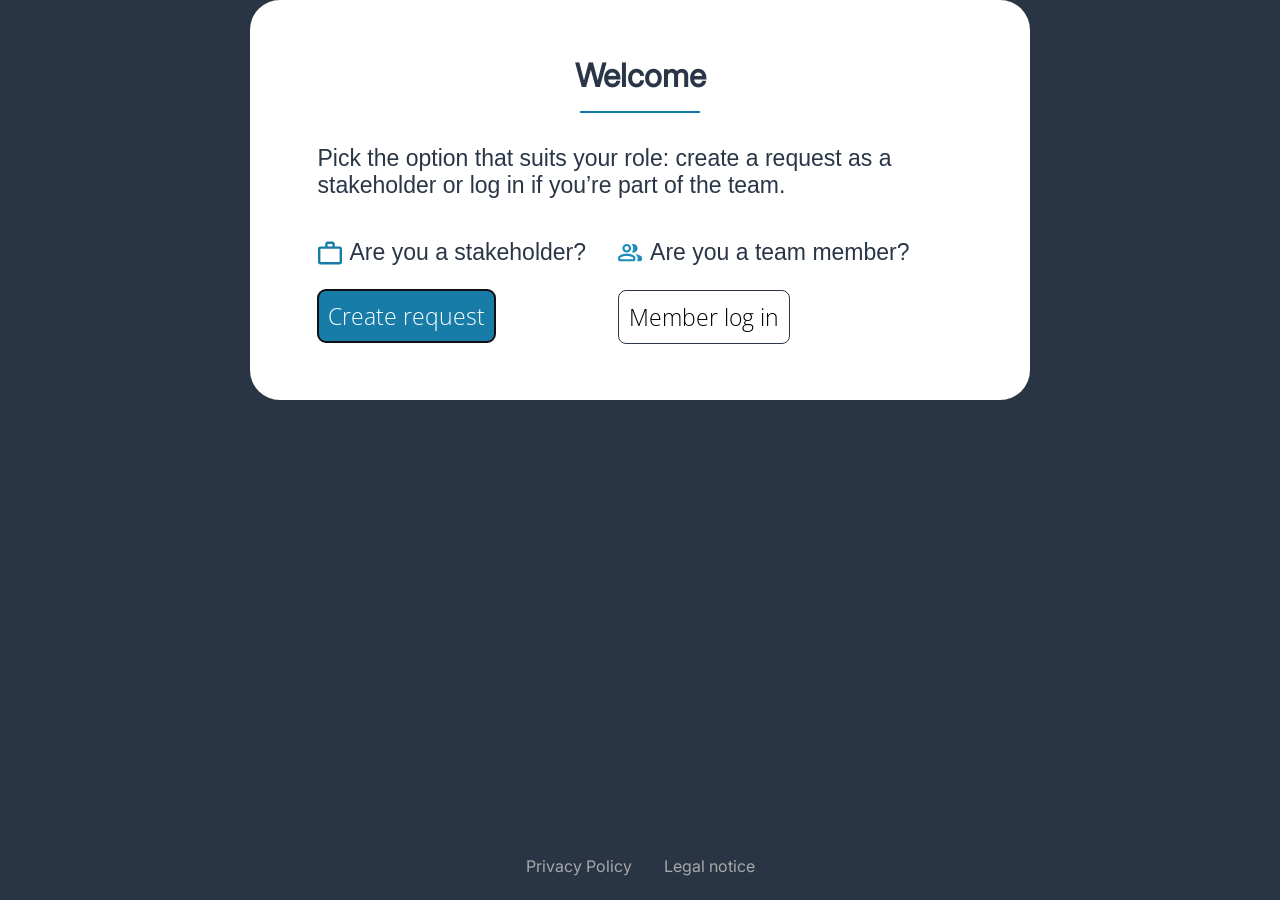
==== commit 2e20dbf9: "fix layout" ====
--- a/login.html
+++ b/login.html
@@ -135,7 +135,6 @@
     </section>
 
     <dialog id="request-dialog">
-        
       <div class="dialog-card">
         <img
           class="main-logo-mobile-request"
@@ -149,7 +148,10 @@
             alt="Join Logo"
           />
         </div>
-<div class="mobile-login-request">Not a Join user? <a class="mobile-sign-up" href="./sign_up.html">Sign up</a></div>
+        <div class="mobile-login-request">
+          Not a Join user?
+          <a class="mobile-sign-up" href="./sign_up.html">Sign up</a>
+        </div>
         <div class="welcome-card">
           <h1 class="welcome-card-h1">Welcome</h1>
           <hr class="welcome-card-hr" />
@@ -193,7 +195,6 @@
             </div>
           </div>
         </div>
-
         <div class="dialog-footer">
           <a
             onclick="noLoginToShow()"
--- a/styles/request.css
+++ b/styles/request.css
@@ -1,3 +1,10 @@
+body {
+  margin: 0;
+  min-height: 100dvh;
+  display: flex;
+  flex-direction: column;
+}
+
 dialog {
   position: fixed;
   inset: 0;
@@ -99,10 +106,12 @@
 }
 
 .dialog-footer {
-  position: fixed;
-  display: flex;
+  display: flex;
+  justify-content: center;
   gap: 32px;
-  bottom: 35px;
+
+  margin-top: auto;
+  padding: 24px 16px;
 }
 
 .footer-content {
@@ -180,11 +189,14 @@
 }
 
 .request-page {
-  margin: auto;
-  display: flex;
-  justify-content: center;
+  display: flex;
+  flex-direction: column;
+  flex: 1;
+
+  width: 100%;
   max-width: 1120px;
-  width: 100%;
+  margin: 0 auto;
+  box-sizing: border-box;
 }
 
 .main-logo-request-page {
@@ -196,10 +208,15 @@
 .welcome-container-card {
   display: flex;
   flex-direction: column;
-
-  align-items: center;
-  max-width: 1120px;
-  width: 100%;
+  align-items: center;
+
+  flex: 1;
+  width: 100%;
+  min-width: 0;
+  box-sizing: border-box;
+
+  margin: 0;
+  padding: 0 16px;
 }
 
 .request-header {
@@ -229,7 +246,7 @@
 .request-h2 {
   font-family: "Open-Sans", sans-serif;
   color: rgba(66, 82, 110, 1);
-  font-size: 28;
+  font-size: 28px;
   width: 100%;
   margin-bottom: 32px;
 }
@@ -309,20 +326,27 @@
 
 .form-card {
   display: flex;
-  justify-content: center;
+  flex-direction: column;
+  align-items: center;
+
+  flex: 1;
+  width: 100%;
+  min-width: 0;
 }
 
 .form-content {
-  background-color: rgba(255, 255, 255, 1);
+  display: flex;
+  flex-direction: column;
+  align-items: center;
+
+  width: 100%;
+  max-width: 600px;
+  box-sizing: border-box;
+
+  margin: 112px 16px 0;
+  background-color: rgb(255, 255, 255);
   border-radius: 30px;
-  box-shadow: 0px 0px 14px 3px rgba(0, 0, 0, 0.14);
-  max-width: 600px;
-  width: 100%;
-  height: 670px;
-  margin: 112px 16px 0px 16px;
-  display: flex;
-  flex-direction: column;
-  align-items: center;
+  box-shadow: 0 0 10px 3px rgba(0, 0, 0, 0.15);
 }
 
 .form-header {
@@ -349,6 +373,10 @@
   width: 75%;
 }
 
+.container-size {
+  width: 50%;
+}
+
 .request-card-form {
   display: flex;
   flex-direction: column;
@@ -373,7 +401,7 @@
   display: flex;
   width: 75%;
   justify-content: end;
-  margin-top: 12px;
+  margin: 12px 0px;
 }
 
 .request-form-btn {
--- a/styles/request_mobile.css
+++ b/styles/request_mobile.css
@@ -1,8 +1,81 @@
-.main-logo-mobile-request {
+.main-logo-mobile-request,
+.request-img-mobile,
+.request-header-mobile,
+.mobile-arrow-request {
   display: none;
 }
 
+@media (max-height: 800px) {
+  .form-content {
+    margin: 90px 16px 0px 16px;
+    height: 470px;
+  }
+
+  .form-header {
+    margin: 16px 0px 8px;
+  }
+
+  textarea {
+    height: 130px;
+  }
+}
+
+@media (max-width: 910px) {
+  .main-logo-request-form-page {
+    width: 64px;
+    margin: 8px;
+  }
+}
+
 @media (max-width: 790px) {
+  .form-content {
+    width: 96%;
+  }
+  .request-header {
+    display: none;
+  }
+
+  .request-h2 {
+    font-size: 22px;
+    margin-bottom: 16px;
+  }
+
+  .request-text {
+    font-size: 16px;
+  }
+
+  .container-size {
+    width: unset;
+  }
+
+  .mobile-arrow-request {
+    display: block;
+  }
+
+  .request-header-mobile {
+    display: block;
+    width: 100%;
+    display: flex;
+    justify-content: start;
+    margin-bottom: 16px;
+  }
+
+  .request-h1 {
+    justify-content: space-between;
+    margin-bottom: unset;
+  }
+
+  .request-img-mobile {
+    display: block;
+    margin: auto;
+    margin-bottom: 16px;
+    width: 90%;
+    height: 250px;
+  }
+
+  .request-img {
+    display: none;
+  }
 
   .dialog-card {
     flex-direction: column;
@@ -71,9 +144,49 @@
     font-size: 16px;
     background-color: rgba(42, 54, 71, 1);
     color: rgba(255, 255, 255, 1);
+    margin: auto;
+    margin-top: 32px;
   }
 
   .member-button {
     font-size: 16px;
   }
+
+  .how-to-text {
+    flex-direction: column;
+  }
+
+  .main-logo-request-form-page {
+    width: 64px;
+    margin: 8px;
+  }
+
+  .form-content {
+    height: 440px;
+  }
+
+  .form-header {
+    margin: 24px 0px 8px;
+  }
+
+  .form-header-h1 {
+    font-size: 24px;
+  }
+
+  .add-contact-dialog-right-inputfield {
+    margin: 4px 0px;
+  }
+
+  .height-request-form-text {
+    height: 150px;
+  }
+
+  .request-form-btn {
+    padding: 8px 11px;
+    font-size: 16px;
+  }
+
+  .request-error-text {
+    font-size: 13px;
+  }
 }
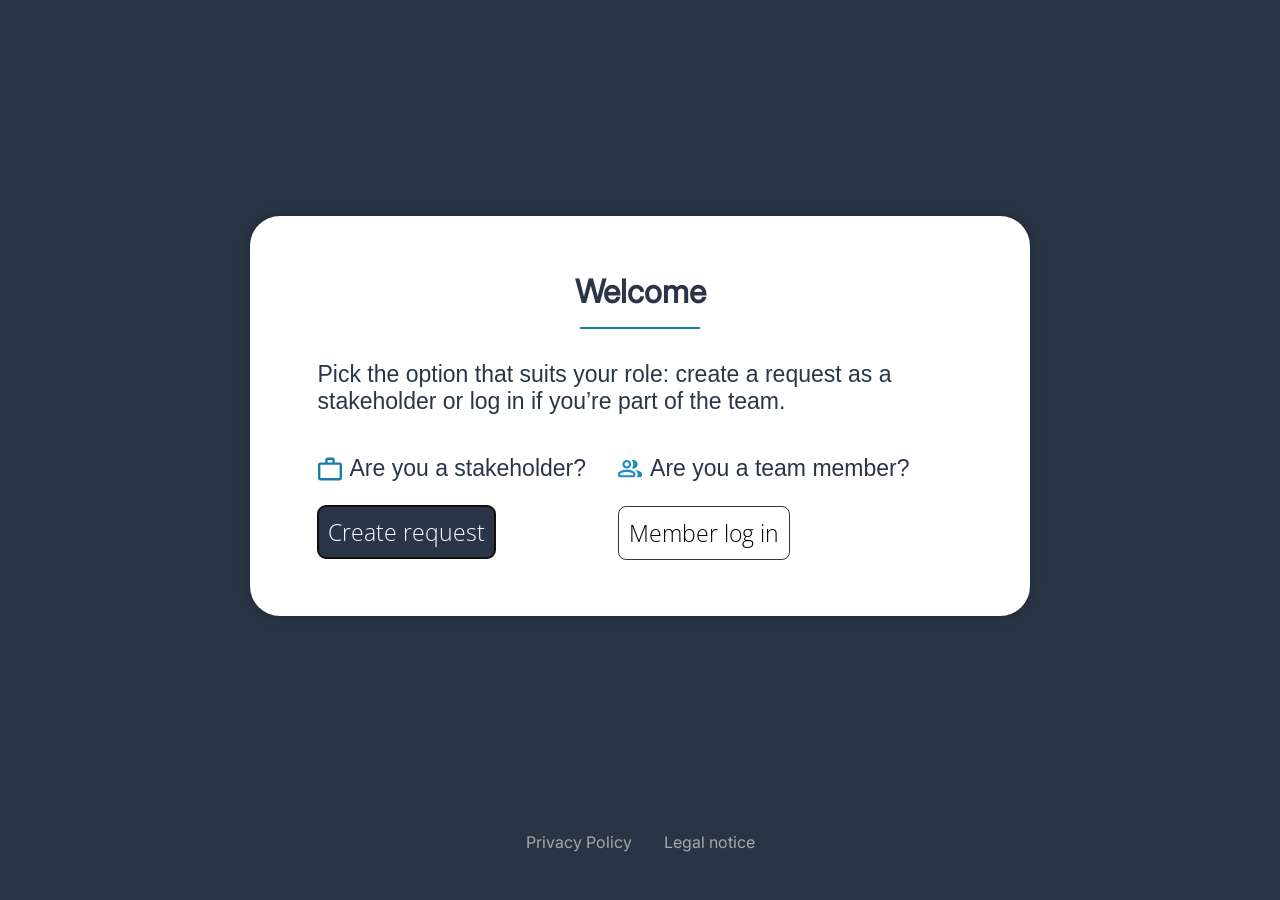
==== commit e527fce9: "finish responsive design" ====
--- a/login.html
+++ b/login.html
@@ -170,7 +170,7 @@
                   />Are you a stakeholder?
                 </p>
                 <button
-                  class="request-button"
+                  class="request-button reduce-height"
                   onclick="window.location.href = 'request_page.html'"
                 >
                   Create request
@@ -185,7 +185,7 @@
                   />Are you a team member?
                 </p>
                 <button
-                  class="member-button"
+                  class="member-button reduce-height"
                   onclick="closeRequestDialog()"
                   href=""
                 >
--- a/styles/request.css
+++ b/styles/request.css
@@ -3,6 +3,68 @@
   min-height: 100dvh;
   display: flex;
   flex-direction: column;
+}
+
+#request-dialog {
+  position: fixed;
+  inset: 0;
+
+  width: 100%;
+  height: 100dvh;
+  max-width: none;
+  max-height: none;
+
+  margin: 0;
+  padding: 0;
+  border: none;
+
+  box-sizing: border-box;
+  background-color: #293545;
+  overflow-y: auto;
+  overflow-x: hidden;
+}
+
+#request-dialog .dialog-card {
+  display: flex;
+  flex-direction: column;
+  align-items: center;
+
+  min-height: 100%;
+  width: 100%;
+  box-sizing: border-box;
+
+  padding: 24px 16px;
+}
+
+#request-dialog .welcome-card {
+  display: flex;
+  flex-direction: column;
+  justify-content: center;
+  align-items: center;
+
+  width: 100%;
+  max-width: 780px;
+  min-width: 0;
+  height: auto;
+  min-height: 400px;
+
+  margin: auto 0 0;
+  padding: 24px;
+  box-sizing: border-box;
+
+  background-color: white;
+  border-radius: 30px;
+  box-shadow: 0 0 10px 3px rgba(0, 0, 0, 0.15);
+}
+
+#request-dialog .dialog-footer {
+  display: flex;
+  justify-content: center;
+  flex-wrap: wrap;
+  gap: 32px;
+
+  margin-top: auto;
+  padding-top: 24px;
 }
 
 dialog {
@@ -171,7 +233,7 @@
 .request-button {
   padding: 10px;
   border-radius: 8px;
-  background-color: rgba(23, 125, 168, 1);
+  background-color: rgba(42, 54, 71, 1);
   font-size: 23px;
   font-family: "Open-Sans-Light", sans-serif;
   font-weight: 400;
@@ -179,13 +241,26 @@
   cursor: pointer;
 }
 
+.request-button:hover {
+  background-color: rgba(23, 125, 168, 1);
+  color: white;
+  box-shadow: 0 4 4px 0px rgba(0, 0, 0, 0.25);
+}
+
 .member-button {
   padding: 10px;
   border-radius: 8px;
   border: 1px solid rgba(42, 54, 71, 1);
   font-size: 23px;
+
   font-family: "Open-Sans-Light", sans-serif;
   cursor: pointer;
+}
+
+.member-button:hover {
+  box-shadow:
+    inset 0 0 0 2px rgba(23, 125, 168, 1),
+    0 4px 4px 0 rgba(0, 0, 0, 0.25);
 }
 
 .request-page {
--- a/styles/request_mobile.css
+++ b/styles/request_mobile.css
@@ -27,7 +27,45 @@
   }
 }
 
+@media (max-width: 670px) {
+  #request-dialog .dialog-card {
+    padding: 16px;
+  }
+
+  .succses-dialog-information {
+    flex-direction: column;
+    margin-bottom: 8px;
+  }
+
+  .succses-request-dialog {
+    height: 450px;
+    width: 96%;
+  }
+
+  #request-dialog .mobile-login-request {
+    display: flex;
+    justify-content: center;
+    align-items: center;
+    gap: 12px;
+
+    margin-top: auto;
+    margin-bottom: 12px;
+  }
+
+  #request-dialog .welcome-card {
+    margin: 0;
+  }
+
+  #request-dialog .dialog-footer {
+    margin-top: auto;
+  }
+}
+
 @media (max-width: 790px) {
+  .sned_sucsess_text {
+    font-size: 16px;
+  }
+
   .form-content {
     width: 96%;
   }
@@ -142,7 +180,6 @@
 
   .request-button {
     font-size: 16px;
-    background-color: rgba(42, 54, 71, 1);
     color: rgba(255, 255, 255, 1);
     margin: auto;
     margin-top: 32px;
@@ -189,4 +226,22 @@
   .request-error-text {
     font-size: 13px;
   }
-}
+
+  .reduce-height {
+    margin: unset;
+  }
+}
+
+@media (max-height: 720px) {
+  #request-dialog .welcome-card {
+    height: unset;
+  }
+
+  #request-dialog .mobile-login-request {
+    margin-top: 100px;
+  }
+
+  .request-h1 {
+    margin-bottom: 24px;
+}
+}
